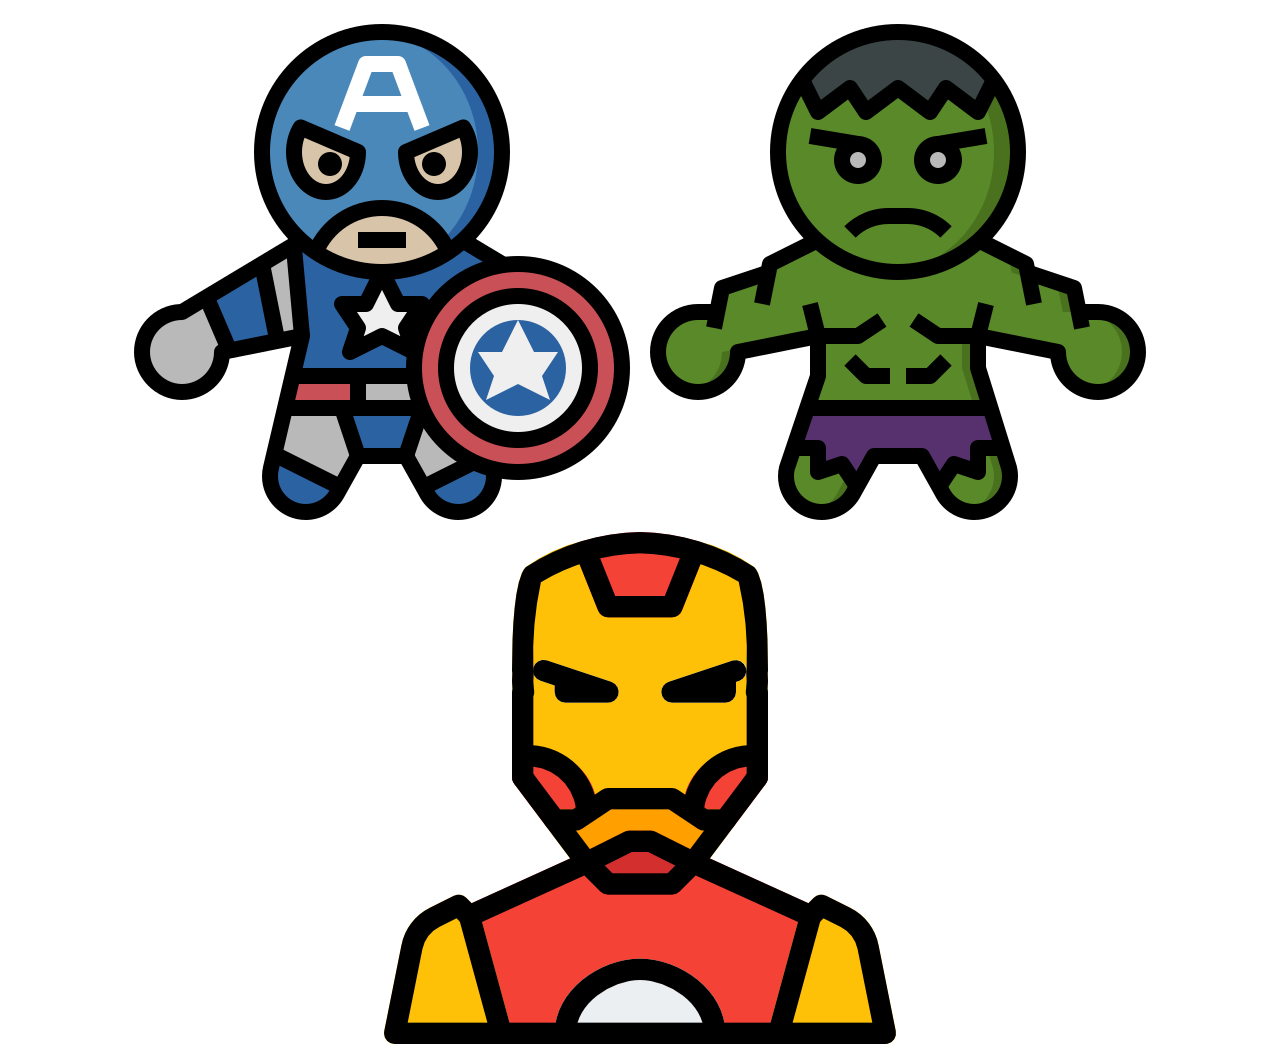
==== ejercicio2.html @ aa44ae27 "ejercicio 2 agregando tags" ====
<!DOCTYPE html>
<html lang="en">
<head>
    <meta charset="UTF-8">
    <meta name="viewport" content="width=device-width, initial-scale=1.0">
    <title>Document</title>
    <link rel="stylesheet" href="./assets/css/style.css">
</head>
<body>
    <p class="texto"></p>

    <center>
<div class="container">
<img src="./assets/img/superheroe1.png" alt="super heroe iroman" class="sticker">
<img src="./assets/img/superheroe2.png" alt="super heroe hulk" class="sticker">
<img src="./assets/img/superheroe3.png" alt="super heroe capitan america" class="sticker">


</div>






    </center>
    



    <script src="./assets/js/ejercicio2.js"></script>
</body>
</html>
---- assets/css/style.css ----
.imagen{
    width: 100%;
}

div.wolf{

    width: 40%;
    background-color: white;
    box-shadow: 0 14px 28px rgba(0, 0, 0, 0.25);
    margin-bottom: 35px;
}

.texto {
    text-align: center;
}
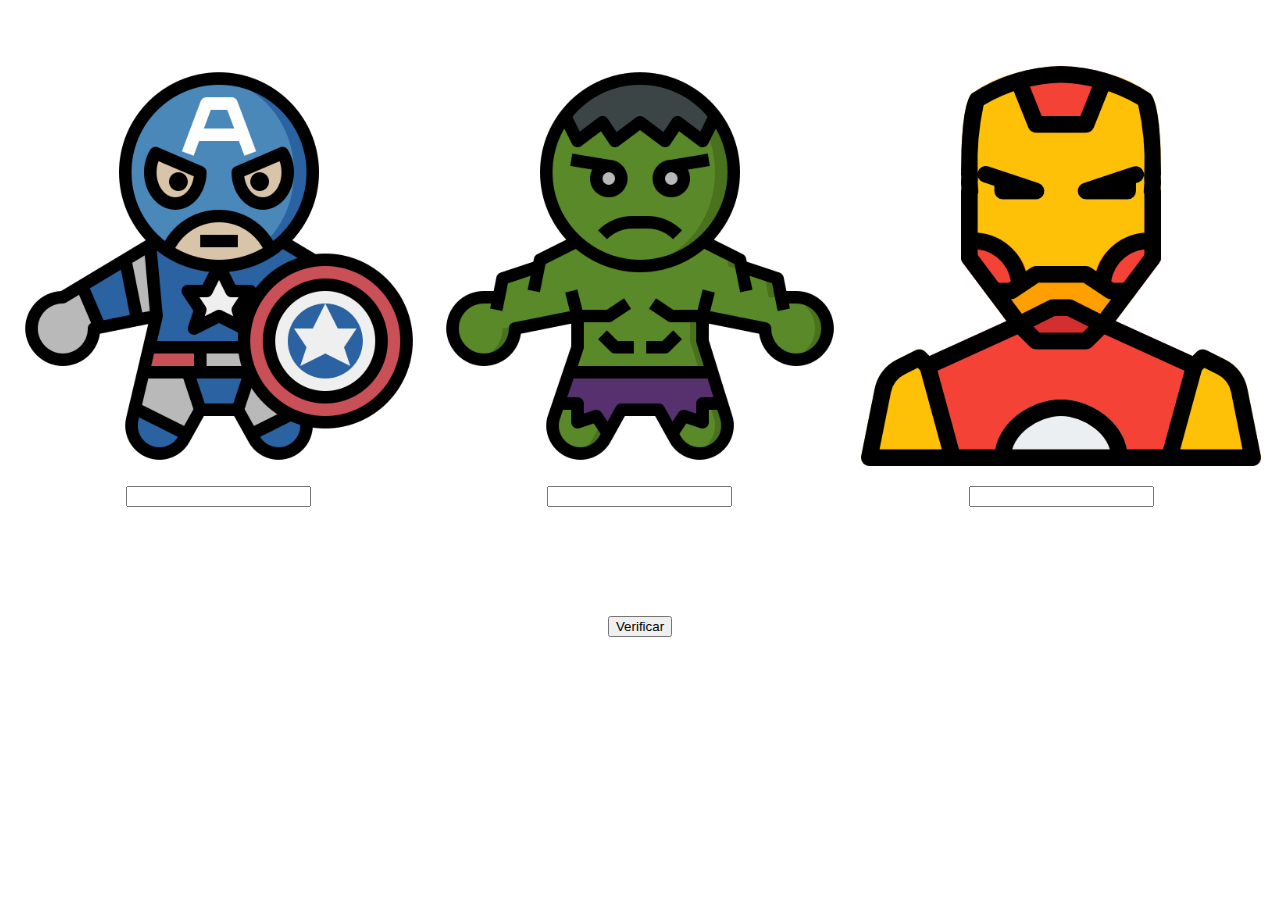
==== commit fe68141a: "agregando estilos" ====
--- a/ejercicio2.html
+++ b/ejercicio2.html
@@ -14,9 +14,18 @@
 <img src="./assets/img/superheroe1.png" alt="super heroe iroman" class="sticker">
 <img src="./assets/img/superheroe2.png" alt="super heroe hulk" class="sticker">
 <img src="./assets/img/superheroe3.png" alt="super heroe capitan america" class="sticker">
+</div>
 
+<div class="dato">
+<input class="input1" type="number">
+<input class="input2" type="number">
+<input class="input3" type="number">
 
 </div>
+
+<h3></h3>
+
+<button class="verificar" id="verificar">Verificar</button>
 
 
 
--- a/assets/css/style.css
+++ b/assets/css/style.css
@@ -12,4 +12,30 @@
 
 .texto {
     text-align: center;
+}
+
+.sticker{
+
+    margin-top: 50px;
+    width: 400px;
+
+}
+
+.container{
+    display: flex;
+    justify-content: space-around;
+    
+}
+
+
+.dato{
+    display: flex;
+    justify-content: space-around;
+    gap: 40px;
+    padding: 20px;
+    
+}
+
+.verificar{
+    margin-top: 70px;
 }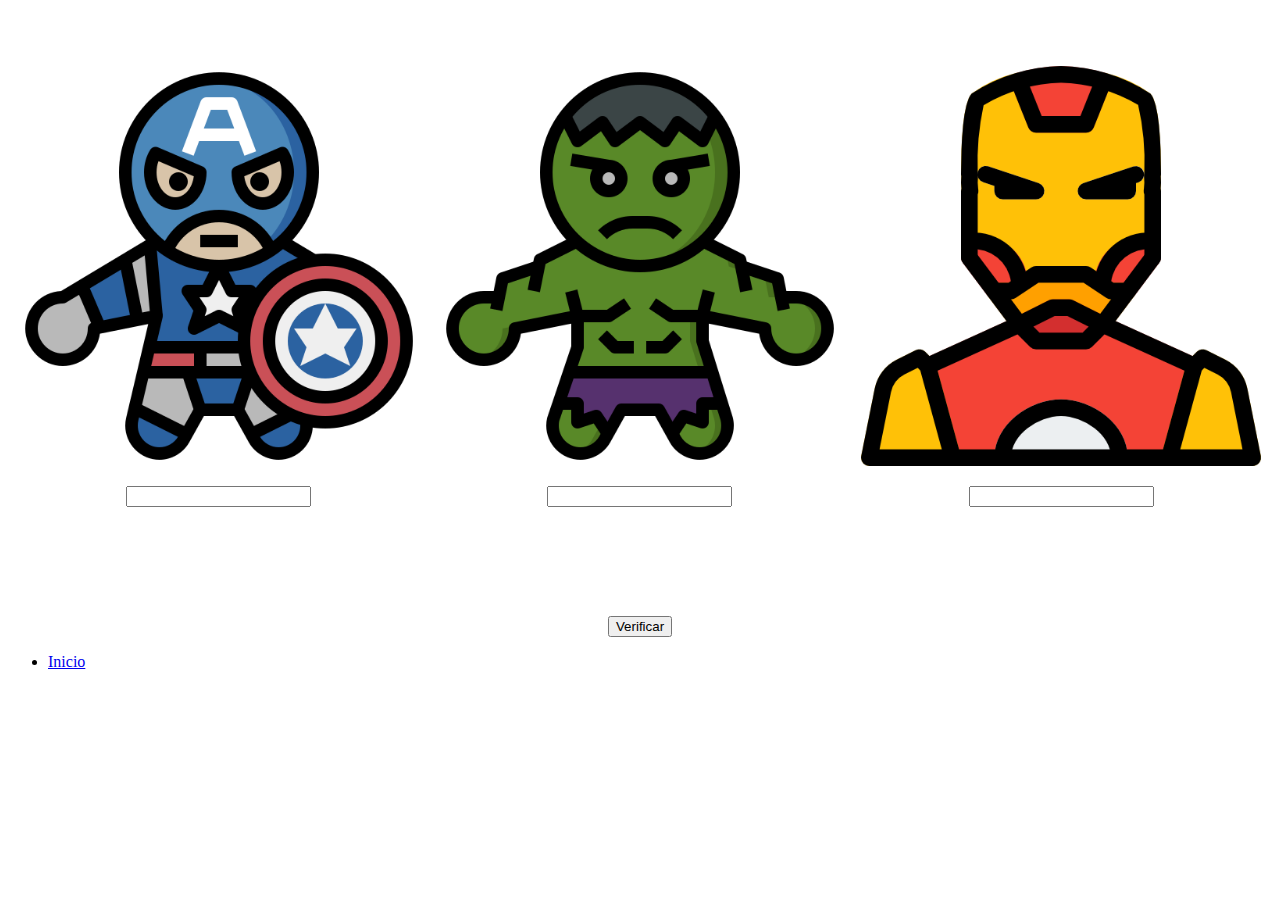
==== commit e16cc819: "modificando los links" ====
--- a/ejercicio2.html
+++ b/ejercicio2.html
@@ -1,9 +1,9 @@
 <!DOCTYPE html>
-<html lang="en">
+<html lang="es">
 <head>
     <meta charset="UTF-8">
     <meta name="viewport" content="width=device-width, initial-scale=1.0">
-    <title>Document</title>
+    <title>Ejercicio 2</title>
     <link rel="stylesheet" href="./assets/css/style.css">
 </head>
 <body>
@@ -33,6 +33,10 @@
 
 
     </center>
+
+    <ul>
+        <li><a href="./index.html">Inicio</a></li>
+    </ul>
     
 
 
--- a/assets/css/style.css
+++ b/assets/css/style.css
@@ -38,4 +38,39 @@
 
 .verificar{
     margin-top: 70px;
+}
+
+
+
+.titulo{
+    text-align: center;
+    margin-bottom: 50px;
+}
+
+.password{
+    display: flex;
+    justify-content: center;
+}
+
+
+.boton{
+    display: flex;
+    justify-content: center;
+    margin-top: 70px;
+}
+
+
+.parrafo{
+    text-align: center;
+}
+
+.center{
+    
+    width: 100%;
+    background-color: black;
+    color: aliceblue;
+    align-items: center;    
+    width: 500px;
+    height: 500px;
+    border: 5px solid white;
 }